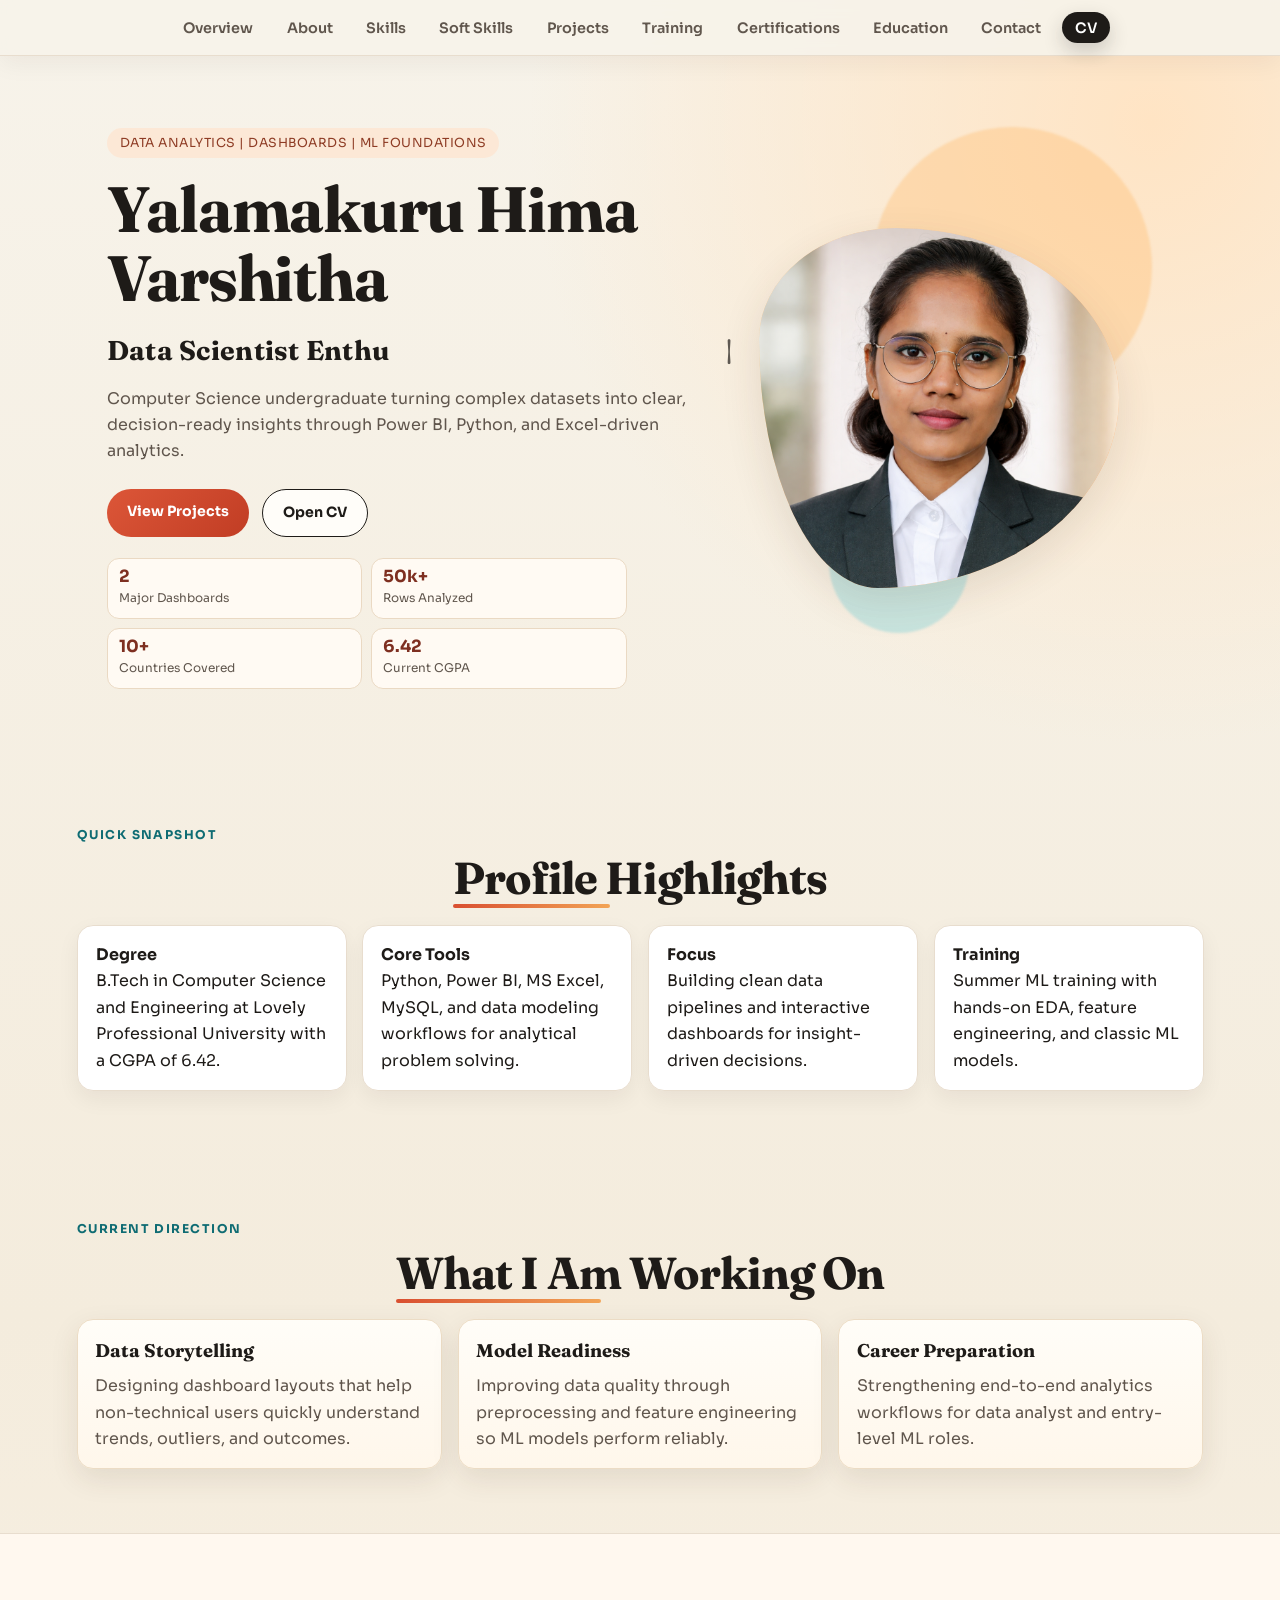
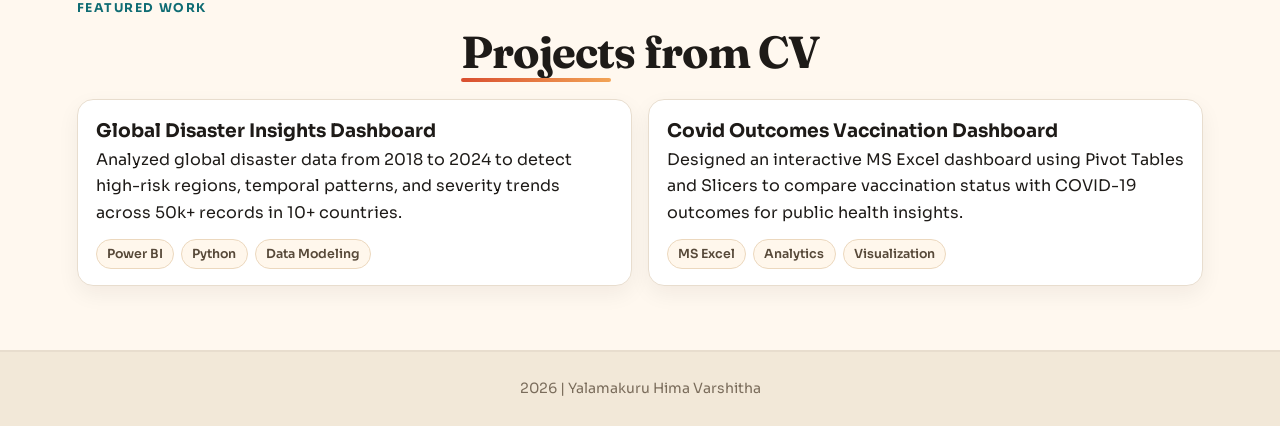
==== index.html @ e63b2eb5 "Renamed main file to index.html for deployment" ====
<!DOCTYPE html>
<html lang="en">
<head>
  <meta charset="UTF-8">
  <meta name="viewport" content="width=device-width, initial-scale=1.0">
  <title>Yalamakuru Hima Varshitha | Portfolio</title>
  <link rel="preconnect" href="https://fonts.googleapis.com">
  <link rel="preconnect" href="https://fonts.gstatic.com" crossorigin>
  <link href="https://fonts.googleapis.com/css2?family=Sora:wght@400;500;600;700;800&family=Fraunces:opsz,wght@9..144,600;9..144,700&display=swap" rel="stylesheet">
  <link rel="stylesheet" href="example.css">
</head>
<body>
  <nav>
    <ul>
      <li><a href="example.html">Overview</a></li>
      <li><a href="about.html">About</a></li>
      <li><a href="skills.html">Skills</a></li>
      <li><a href="softskills.html">Soft Skills</a></li>
      <li><a href="projects.html">Projects</a></li>
      <li><a href="training.html">Training</a></li>
      <li><a href="certifications.html">Certifications</a></li>
      <li><a href="education.html">Education</a></li>
      <li><a href="contact.html">Contact</a></li>
      <li><a href="cv.pdf" class="nav-cta" target="_blank" rel="noreferrer">CV</a></li>
    </ul>
  </nav>

  <header class="hero page-hero">
    <div class="orb orb-a" aria-hidden="true"></div>
    <div class="orb orb-b" aria-hidden="true"></div>
    <div class="hero-copy reveal">
      <p class="kicker">Data Analytics | Dashboards | ML Foundations</p>
      <h1>Yalamakuru Hima Varshitha</h1>
      <p class="typewriter" aria-label="Data Scientist Enthusiast"></p>
      <p class="hero-sub">Computer Science undergraduate turning complex datasets into clear, decision-ready insights through Power BI, Python, and Excel-driven analytics.</p>
      <div class="hero-btns">
        <a href="projects.html" class="btn-dark">View Projects</a>
        <a href="cv.pdf" class="btn-ghost" target="_blank" rel="noreferrer">Open CV</a>
      </div>
      <div class="hero-stats">
        <div class="stat-pill"><strong>2</strong><span>Major Dashboards</span></div>
        <div class="stat-pill"><strong>50k+</strong><span>Rows Analyzed</span></div>
        <div class="stat-pill"><strong>10+</strong><span>Countries Covered</span></div>
        <div class="stat-pill"><strong>6.42</strong><span>Current CGPA</span></div>
      </div>
    </div>
    <div class="hero-photo reveal">
      <div class="photo-ring">
        <img src="profile1.png" alt="Yalamakuru Hima Varshitha" onerror="this.style.display='none';this.nextElementSibling.style.display='grid';">
        <div class="photo-fallback">YHV</div>
      </div>
    </div>
  </header>

  <section class="section">
    <p class="section-label">Quick Snapshot</p>
    <h2>Profile Highlights</h2>
    <div class="list-grid reveal">
      <div class="list-card"><strong>Degree</strong><p>B.Tech in Computer Science and Engineering at Lovely Professional University with a CGPA of 6.42.</p></div>
      <div class="list-card"><strong>Core Tools</strong><p>Python, Power BI, MS Excel, MySQL, and data modeling workflows for analytical problem solving.</p></div>
      <div class="list-card"><strong>Focus</strong><p>Building clean data pipelines and interactive dashboards for insight-driven decisions.</p></div>
      <div class="list-card"><strong>Training</strong><p>Summer ML training with hands-on EDA, feature engineering, and classic ML models.</p></div>
    </div>
  </section>

  <section class="section">
    <p class="section-label">Current Direction</p>
    <h2>What I Am Working On</h2>
    <div class="focus-grid reveal">
      <article class="focus-card">
        <h3>Data Storytelling</h3>
        <p>Designing dashboard layouts that help non-technical users quickly understand trends, outliers, and outcomes.</p>
      </article>
      <article class="focus-card">
        <h3>Model Readiness</h3>
        <p>Improving data quality through preprocessing and feature engineering so ML models perform reliably.</p>
      </article>
      <article class="focus-card">
        <h3>Career Preparation</h3>
        <p>Strengthening end-to-end analytics workflows for data analyst and entry-level ML roles.</p>
      </article>
    </div>
  </section>

  <section class="section alt">
    <p class="section-label">Featured Work</p>
    <h2>Projects from CV</h2>
    <div class="card-grid">
      <article class="card reveal">
        <h3>Global Disaster Insights Dashboard</h3>
        <p>Analyzed global disaster data from 2018 to 2024 to detect high-risk regions, temporal patterns, and severity trends across 50k+ records in 10+ countries.</p>
        <div class="tags"><span>Power BI</span><span>Python</span><span>Data Modeling</span></div>
      </article>
      <article class="card reveal">
        <h3>Covid Outcomes Vaccination Dashboard</h3>
        <p>Designed an interactive MS Excel dashboard using Pivot Tables and Slicers to compare vaccination status with COVID-19 outcomes for public health insights.</p>
        <div class="tags"><span>MS Excel</span><span>Analytics</span><span>Visualization</span></div>
      </article>
    </div>
  </section>

  <footer>
    <span id="year"></span> Yalamakuru Hima Varshitha
  </footer>

  <script src="example.js"></script>
</body>
</html>
---- example.css ----
* { box-sizing: border-box; margin: 0; padding: 0; }
:root {
  --bg: #f7f3ea;
  --bg-alt: #fff8ef;
  --card: #ffffff;
  --text: #1e1b18;
  --muted: #60564d;
  --line: #e8ddce;
  --accent: #d94f30;
  --accent-2: #0f6c73;
  --accent-soft: #ffe6d8;
  --radius: 16px;
  --shadow: 0 14px 40px rgba(78, 52, 30, 0.12);
  --shadow-soft: 0 10px 28px rgba(68, 46, 28, 0.1);
}
html { scroll-behavior: smooth; }
body {
  font-family: 'Sora', sans-serif;
  color: var(--text);
  background: radial-gradient(circle at 90% 6%, #ffe4c4 0%, transparent 28%), linear-gradient(180deg, var(--bg), #f4ecdd 65%, #f8f0e3 100%);
  line-height: 1.65;
  min-height: 100vh;
  text-rendering: optimizeLegibility;
}
body::before {
  content: "";
  position: fixed;
  inset: 0;
  pointer-events: none;
  opacity: 0.2;
  background-image: radial-gradient(rgba(255, 255, 255, 0.6) 1px, transparent 1px);
  background-size: 20px 20px;
  mask-image: linear-gradient(180deg, rgba(0, 0, 0, 0.2), transparent 60%);
  z-index: -1;
}
nav {
  position: sticky;
  top: 0;
  z-index: 30;
  border-bottom: 1px solid var(--line);
  backdrop-filter: blur(8px);
  background: rgba(247, 243, 234, 0.9);
  padding: 0.9rem 2.2rem;
  box-shadow: 0 8px 24px rgba(33, 24, 16, 0.05);
  transition: padding 0.22s ease, box-shadow 0.22s ease, background 0.22s ease;
}
nav.scrolled {
  padding-top: 0.65rem;
  padding-bottom: 0.65rem;
  box-shadow: 0 12px 22px rgba(33, 24, 16, 0.1);
  background: rgba(247, 243, 234, 0.96);
}
nav ul { list-style: none; display: flex; flex-wrap: wrap; gap: 0.45rem; justify-content: center; max-width: 1220px; margin: 0 auto; }
nav a {
  text-decoration: none;
  color: var(--muted);
  font-size: 0.9rem;
  font-weight: 600;
  padding: 0.42rem 0.82rem;
  border-radius: 999px;
  transition: all 0.2s;
  position: relative;
}
nav a:hover, nav a.active { background: #efe5d4; color: var(--text); }
nav a::after {
  content: "";
  position: absolute;
  left: 14px;
  right: 14px;
  bottom: 6px;
  height: 2px;
  border-radius: 2px;
  background: var(--accent);
  transform: scaleX(0);
  transform-origin: center;
  transition: transform 0.24s ease;
}
nav a:hover::after,
nav a.active::after {
  transform: scaleX(1);
}
nav .nav-cta {
  background: var(--text);
  color: #fff;
  box-shadow: 0 8px 20px rgba(30, 27, 24, 0.2);
}
.nav-cta::after {
  display: none;
}
.nav-cta:hover {
  transform: translateY(-1px);
}
.hero {
  position: relative;
  display: grid;
  grid-template-columns: 1.2fr 0.8fr;
  gap: 2rem;
  align-items: center;
  min-height: 78vh;
  padding: 4.5rem 6%;
  max-width: 1220px;
  margin: 0 auto;
}
.orb { position: absolute; border-radius: 50%; pointer-events: none; opacity: 0.42; filter: blur(1px); }
.orb-a { width: 280px; height: 280px; background: #ffc27a; right: 8%; top: 10%; animation: float 7s ease-in-out infinite; }
.orb-b { width: 140px; height: 140px; background: #89d4d9; right: 23%; top: 62%; animation: float 9s ease-in-out infinite reverse; }
@keyframes float { 0%,100% { transform: translateY(0); } 50% { transform: translateY(-18px); } }
.kicker {
  display: inline-block;
  padding: 0.28rem 0.8rem;
  border-radius: 999px;
  background: #fce8d6;
  color: #8e3c25;
  font-size: 0.78rem;
  letter-spacing: 0.04em;
  text-transform: uppercase;
  margin-bottom: 1rem;
}
.hero h1, .page-title, h2 { font-family: 'Fraunces', serif; letter-spacing: -0.02em; line-height: 1.08; }
.hero h1 { font-size: clamp(2rem, 5vw, 4rem); margin-bottom: 1rem; }
.typewriter {
  font-family: 'Fraunces', serif;
  font-weight: 700;
  font-size: clamp(1.1rem, 2.5vw, 1.7rem);
  color: var(--text);
  margin-bottom: 0.8rem;
  min-height: 1.4em;
  letter-spacing: 0.01em;
  position: relative;
}

.typewriter::after {
  content: "|";
  position: absolute;
  right: -0.2em;
  top: 0;
  opacity: 0.7;
  animation: blink 1.1s steps(1) infinite;
}

@keyframes blink {
  0%, 49% { opacity: 0.7; }
  50%, 100% { opacity: 0; }
}

.hero-sub { color: var(--muted); max-width: 580px; }
.hero-btns { margin-top: 1.5rem; display: flex; gap: 0.8rem; flex-wrap: wrap; }
.hero-stats {
  margin-top: 1.3rem;
  display: grid;
  grid-template-columns: repeat(2, minmax(0, 1fr));
  gap: 0.55rem;
  max-width: 520px;
}
.stat-pill {
  border: 1px solid #ead9c3;
  background: #fffaf3;
  border-radius: 12px;
  padding: 0.6rem 0.7rem;
  display: grid;
  gap: 0.1rem;
}
.stat-pill strong {
  font-size: 1.05rem;
  line-height: 1.1;
  color: #7e2f20;
}
.stat-pill span {
  font-size: 0.75rem;
  color: var(--muted);
}
.btn-dark, .btn-ghost {
  text-decoration: none;
  font-size: 0.88rem;
  font-weight: 700;
  border-radius: 999px;
  padding: 0.72rem 1.25rem;
  transition: transform 0.2s, box-shadow 0.2s;
  position: relative;
  overflow: hidden;
}
.btn-dark {
  background: linear-gradient(135deg, #dc5638 0%, #c13d24 100%);
  color: #fff;
}
.btn-ghost {
  border: 1px solid var(--text);
  color: var(--text);
  background: #fffdf9;
}
.btn-dark:hover, .btn-ghost:hover { transform: translateY(-2px); box-shadow: var(--shadow); }
.btn-dark::before,
.btn-ghost::before {
  content: "";
  position: absolute;
  inset: 0;
  transform: translateX(-100%);
  background: linear-gradient(90deg, transparent, rgba(255, 255, 255, 0.35), transparent);
  transition: transform 0.5s ease;
}
.btn-dark:hover::before,
.btn-ghost:hover::before {
  transform: translateX(100%);
}
.photo-ring {
  width: min(360px, 80vw);
  aspect-ratio: 1 / 1;
  border-radius: 38% 62% 67% 33% / 31% 47% 53% 69%;
  overflow: hidden;
  background: linear-gradient(135deg, #ffd299, #f6a76b);
  box-shadow: var(--shadow);
}
.photo-ring img { width: 100%; height: 100%; object-fit: cover; }
.photo-fallback {
  display: none;
  place-items: center;
  height: 100%;
  font-family: 'Fraunces', serif;
  font-size: 4rem;
  color: #fff;
}
.section { padding: 4rem 6%; }
.section.alt { background: var(--bg-alt); border-top: 1px solid var(--line); border-bottom: 1px solid var(--line); }
.section-label { color: var(--accent-2); text-transform: uppercase; letter-spacing: 0.12em; font-size: 0.76rem; margin-bottom: 0.6rem; font-weight: 700; }
h2, .page-title { font-size: clamp(1.9rem, 4vw, 2.8rem); margin-bottom: 1.4rem; }
.section h2,
.section .page-title {
  position: relative;
  width: fit-content;
}
.section h2::after,
.section .page-title::after {
  content: "";
  position: absolute;
  left: 0;
  bottom: -0.35rem;
  width: 42%;
  height: 4px;
  border-radius: 4px;
  background: linear-gradient(90deg, var(--accent), #f2a456);
}
.section > * {
  max-width: 1220px;
  margin-inline: auto;
}
.project-badge {
  margin: 1.5rem auto 2rem;
  text-align: center;
  max-width: 520px;
}

.project-badge img {
  width: 100%;
  height: auto;
  border-radius: 18px;
  box-shadow: var(--shadow-soft);
  border: 1px solid rgba(0, 0, 0, 0.06);
}
.about-grid, .list-grid, .card-grid, .softskill-grid {
  display: grid;
  gap: 1rem;
  grid-template-columns: repeat(auto-fit, minmax(230px, 1fr));
}
.about-highlight {
  margin-top: 1.2rem;
  margin-bottom: 1rem;
  background: linear-gradient(120deg, #fff6ea 0%, #fffef9 55%, #fbe4d2 100%);
  border: 1px solid #ebd7bb;
  border-radius: 18px;
  padding: 1rem 1.2rem;
  box-shadow: var(--shadow-soft);
}
.about-highlight h3 {
  font-family: 'Fraunces', serif;
  color: #6c2f22;
  margin-bottom: 0.35rem;
}
.about-highlight p {
  color: #4f4337;
}
.focus-grid {
  display: grid;
  grid-template-columns: repeat(auto-fit, minmax(220px, 1fr));
  gap: 1rem;
}
.list-card, .card, .softskill-card, .about-panel {
  background: var(--card);
  border: 1px solid var(--line);
  border-radius: var(--radius);
  padding: 1rem 1.1rem;
  box-shadow: 0 8px 22px rgba(34, 23, 14, 0.06);
  transition: transform 0.25s ease, box-shadow 0.25s ease, border-color 0.25s ease;
  transform-origin: center;
  will-change: transform;
}
.list-card:hover, .card:hover, .softskill-card:hover, .about-panel:hover {
  transform: translateY(-4px);
  border-color: #dcc3a4;
  box-shadow: 0 16px 30px rgba(47, 31, 19, 0.12);
}
.about-card-a { background: linear-gradient(180deg, #fff 0%, #fffaf3 100%); }
.about-card-b { background: linear-gradient(180deg, #fff 0%, #f7fffc 100%); }
.about-card-c { background: linear-gradient(180deg, #fff 0%, #fff7f2 100%); }
.about-card-d { background: linear-gradient(180deg, #fff 0%, #fef9ff 100%); }
.about-traits {
  margin-top: 1.2rem;
  display: flex;
  flex-wrap: wrap;
  gap: 0.55rem;
}
.softskills-highlight {
  margin-top: 1.1rem;
  margin-bottom: 1rem;
  background: linear-gradient(120deg, #fef7eb 0%, #fffdf8 55%, #fbe6d6 100%);
  border: 1px solid #ead7be;
  border-radius: 18px;
  padding: 1rem 1.2rem;
  box-shadow: var(--shadow-soft);
}
.softskills-highlight h3 {
  font-family: 'Fraunces', serif;
  margin-bottom: 0.35rem;
  color: #6c2f22;
}
.softskills-showcase {
  margin-top: 0.5rem;
}
.softskill-badge {
  display: inline-block;
  min-width: 2rem;
  text-align: center;
  border-radius: 999px;
  border: 1px solid #e8ceb0;
  background: #fff;
  color: #8a3d2a;
  font-size: 0.72rem;
  font-weight: 700;
  padding: 0.2rem 0.45rem;
  margin-bottom: 0.55rem;
}
.softskill-image {
  width: 100%;
  max-width: 210px;
  height: 120px;
  object-fit: cover;
  border-radius: 14px;
  border: 1px solid #e9d4b7;
  background: #fff9ef;
  display: block;
  margin: 0.2rem auto 0.65rem;
}
.soft-a { background: linear-gradient(180deg, #fff 0%, #fffaf3 100%); }
.soft-b { background: linear-gradient(180deg, #fff 0%, #f7fffc 100%); }
.soft-c { background: linear-gradient(180deg, #fff 0%, #f9f9ff 100%); }
.soft-d { background: linear-gradient(180deg, #fff 0%, #fff8f3 100%); }
.soft-e { background: linear-gradient(180deg, #fff 0%, #f7fffa 100%); }
.soft-f { background: linear-gradient(180deg, #fff 0%, #fff6fb 100%); }
.trait-chip {
  border-radius: 999px;
  padding: 0.35rem 0.75rem;
  font-size: 0.78rem;
  font-weight: 600;
  color: #5b4a39;
  border: 1px solid #e8d6be;
  background: #fffaf4;
}
.card-interactive {
  transform-style: preserve-3d;
}
.focus-card {
  background: linear-gradient(180deg, #fffdf8 0%, #fff7eb 100%);
  border: 1px solid #ecdcc5;
  border-radius: var(--radius);
  padding: 1rem 1.1rem;
  box-shadow: var(--shadow-soft);
}
.focus-card h3 {
  font-family: 'Fraunces', serif;
  font-size: 1.15rem;
  margin-bottom: 0.4rem;
}
.focus-card p {
  color: var(--muted);
}
.card-label {
  display: inline-block;
  margin-bottom: 0.6rem;
  font-size: 0.75rem;
  font-weight: 700;
  color: #7f412f;
  background: #fbe6d7;
  padding: 0.2rem 0.6rem;
  border-radius: 999px;
}
.tags { display: flex; flex-wrap: wrap; gap: 0.45rem; margin-top: 0.8rem; }
.tags span, .tech-chip {
  border: 1px solid #ecd8be;
  background: #fff7ec;
  color: #574939;
  font-size: 0.78rem;
  border-radius: 999px;
  padding: 0.24rem 0.64rem;
  font-weight: 600;
}
.chip-wrap { display: flex; flex-wrap: wrap; gap: 0.5rem; }
.skills-showcase {
  margin-top: 1.2rem;
  display: grid;
  grid-template-columns: repeat(auto-fit, minmax(220px, 1fr));
  gap: 1rem;
}
.skill-category {
  background: linear-gradient(180deg, #fffefb 0%, #fff6ea 100%);
  border: 1px solid #ebd7bb;
  border-radius: 18px;
  padding: 1rem;
  box-shadow: var(--shadow-soft);
}
.skill-category h3 {
  font-family: 'Fraunces', serif;
  font-size: 1.15rem;
  margin-bottom: 0.7rem;
  color: #6c2f22;
}
.skill-category .tech-chip {
  background: #fff;
}
.skills-meter {
  margin-top: 1.6rem;
  background: #fff;
  border: 1px solid #ead9c3;
  border-radius: 18px;
  padding: 1rem;
  display: grid;
  gap: 0.9rem;
}
.meter-item {
  display: grid;
  gap: 0.4rem;
}
.meter-head {
  display: flex;
  justify-content: space-between;
  align-items: center;
  gap: 1rem;
  font-size: 0.86rem;
  color: #4b4035;
}
.meter-head span:last-child {
  color: #8e3c25;
  font-weight: 700;
}
.meter-track {
  height: 10px;
  border-radius: 999px;
  background: #f3e4cf;
  overflow: hidden;
}
.meter-fill {
  height: 100%;
  border-radius: 999px;
  background: linear-gradient(90deg, #d84f31 0%, #f08c4a 100%);
  box-shadow: 0 3px 10px rgba(216, 79, 49, 0.35);
}
.fill-90 { width: 90%; }
.fill-88 { width: 88%; }
.fill-82 { width: 82%; }
.fill-75 { width: 75%; }
.project-kpis {
  margin-top: 1.1rem;
  margin-bottom: 1.1rem;
  display: grid;
  grid-template-columns: repeat(auto-fit, minmax(170px, 1fr));
  gap: 0.7rem;
}
.project-kpi {
  border: 1px solid #ead7be;
  background: linear-gradient(180deg, #fffefb 0%, #fff7ec 100%);
  border-radius: 14px;
  padding: 0.65rem 0.75rem;
  display: grid;
  gap: 0.05rem;
}
.project-kpi strong {
  color: #8c3b28;
  font-size: 1.03rem;
}
.project-kpi span {
  font-size: 0.78rem;
  color: #6a5d50;
}
.project-card {
  overflow: hidden;
  background: white;
  box-shadow: 0 6px 18px rgba(0,0,0,0.08);
  border-radius: 16px;
}
.project-card:hover {
  transform: translateY(-5px);
  transition: 0.3s ease;
}
.project-visual {
  width: calc(100% + 2.2rem);
  margin: -1rem -1.1rem 0.9rem;
  height: 110px;
  border-bottom: 1px solid #ecdcc8;
}
.project-image {
  width: 100%;
  height: 220px;
  object-fit: cover;
  border-radius: 12px;
}
.impact {
  font-weight: bold;
  color: var(--accent);
}
.project-visual-a {
  background:
    radial-gradient(circle at 20% 30%, #ffd9b6 0%, transparent 30%),
    radial-gradient(circle at 80% 70%, #ffc291 0%, transparent 30%),
    linear-gradient(130deg, #fff4e8 0%, #ffe5cb 100%);
}
.project-visual-b {
  background:
    radial-gradient(circle at 24% 32%, #d0f1f3 0%, transparent 30%),
    radial-gradient(circle at 78% 68%, #b7e3ff 0%, transparent 30%),
    linear-gradient(130deg, #edf8ff 0%, #dff1ff 100%);
}
.project-outcome {
  margin-top: 0.7rem;
  font-size: 0.9rem;
  color: #5d5043;
}
.training-kpis {
  margin-top: 1.1rem;
  margin-bottom: 1.1rem;
  display: grid;
  grid-template-columns: repeat(auto-fit, minmax(170px, 1fr));
  gap: 0.7rem;
}
.training-kpi {
  border: 1px solid #ead7be;
  background: linear-gradient(180deg, #fffefb 0%, #fff7ec 100%);
  border-radius: 14px;
  padding: 0.65rem 0.75rem;
  display: grid;
  gap: 0.08rem;
}
.training-kpi strong {
  color: #8c3b28;
  font-size: 0.98rem;
}
.training-kpi span {
  font-size: 0.77rem;
  color: #6a5d50;
}
.cert-kpis {
  margin-top: 1.1rem;
  margin-bottom: 1.1rem;
  display: grid;
  grid-template-columns: repeat(auto-fit, minmax(170px, 1fr));
  gap: 0.7rem;
}
.cert-kpi {
  border: 1px solid #ead7be;
  background: linear-gradient(180deg, #fffefb 0%, #fff6ed 100%);
  border-radius: 14px;
  padding: 0.65rem 0.75rem;
  display: grid;
  gap: 0.08rem;
}
.cert-kpi strong {
  color: #8c3b28;
  font-size: 0.98rem;
}
.cert-kpi span {
  font-size: 0.77rem;
  color: #6a5d50;
}
.cert-grid {
  align-items: stretch;
}
.cert-card {
  background: linear-gradient(180deg, #fff 0%, #fffaf2 100%);
}
.cert-note {
  margin-top: 0.65rem;
  font-size: 0.9rem;
  color: #6a5140;
  background: #fff1de;
  border: 1px solid #f1d3ad;
  border-radius: 10px;
  padding: 0.5rem 0.65rem;
}
.cert-note strong {
  color: #c96a2f;
}
.achv-kpis {
  margin-top: 1.1rem;
  margin-bottom: 1.1rem;
  display: grid;
  grid-template-columns: repeat(auto-fit, minmax(170px, 1fr));
  gap: 0.7rem;
}
.achv-kpi {
  border: 1px solid #ead7be;
  background: linear-gradient(180deg, #fffefb 0%, #fff7ec 100%);
  border-radius: 14px;
  padding: 0.65rem 0.75rem;
  display: grid;
  gap: 0.08rem;
}
.achv-kpi strong {
  color: #8c3b28;
  font-size: 0.98rem;
}
.achv-kpi span {
  font-size: 0.77rem;
  color: #6a5d50;
}
.achv-grid {
  align-items: stretch;
}
.achv-card {
  background: linear-gradient(180deg, #fff 0%, #fffaf2 100%);
}
.edu-kpis {
  margin-top: 1.1rem;
  margin-bottom: 1.1rem;
  display: grid;
  grid-template-columns: repeat(auto-fit, minmax(170px, 1fr));
  gap: 0.7rem;
}
.edu-kpi {
  border: 1px solid #ead7be;
  background: linear-gradient(180deg, #fffefb 0%, #fff7ec 100%);
  border-radius: 14px;
  padding: 0.65rem 0.75rem;
  display: grid;
  gap: 0.08rem;
}
.edu-kpi strong {
  color: #8c3b28;
  font-size: 0.98rem;
}
.edu-kpi span {
  font-size: 0.77rem;
  color: #6a5d50;
}
.clean-list {
  list-style: none;
  padding-left: 0;
  margin-top: 0.45rem;
  color: var(--muted);
}
.clean-list li + li {
  margin-top: 0.3rem;
}
.edu-stack { display: grid; gap: 0.9rem; }
.edu-row { display: grid; grid-template-columns: 1fr; gap: 0.7rem; align-items: flex-start; }
.edu-dot { display: none; }
.edu-card {
  border: 1px solid #ead7be;
  background: linear-gradient(180deg, #fff 0%, #fffaf2 100%);
  border-radius: 14px;
  padding: 0.8rem 0.9rem;
}
.contact-layout {
  margin-top: 1rem;
  display: grid;
  grid-template-columns: 0.95fr 1.35fr;
  gap: 1rem;
  align-items: start;
}
.contact-intro {
  border: 1px solid #ead7be;
  background: linear-gradient(120deg, #fff6ea 0%, #fffef9 55%, #fbe4d2 100%);
  border-radius: 16px;
  padding: 1rem 1.1rem;
  box-shadow: var(--shadow-soft);
}
.contact-intro h3 {
  font-family: 'Fraunces', serif;
  color: #6c2f22;
  margin-bottom: 0.45rem;
}
.contact-intro p {
  color: #5d5043;
  margin-bottom: 0.65rem;
}
.contact-meta {
  font-size: 0.82rem;
  color: #66594d;
  margin-top: 0.25rem;
}
.contact-row {
  display: grid;
  gap: 0.8rem;
}
.contact-link {
  text-decoration: none;
  color: var(--text);
  border: 1px solid var(--line);
  border-radius: 12px;
  padding: 0.85rem 1rem;
  background: #fff;
  transition: transform 0.2s, border-color 0.2s;
  display: grid;
  grid-template-columns: 42px 1fr;
  align-items: center;
  gap: 0.65rem;
}
.contact-icon {
  width: 42px;
  height: 42px;
  border-radius: 11px;
  border: 1px solid #ecd6b8;
  background: #fff7ec;
  display: grid;
  place-items: center;
  color: #85402d;
}
.contact-text {
  display: grid;
  gap: 0.12rem;
}
.contact-link strong {
  font-size: 0.9rem;
  color: #5e2f22;
}
.contact-link span {
  font-size: 0.86rem;
  color: #5f5347;
}
.contact-link:hover { transform: translateX(4px); border-color: #c8ae8a; }
button:focus-visible,
a:focus-visible {
  outline: 3px solid #f08a72;
  outline-offset: 2px;
}
footer {
  text-align: center;
  padding: 1.6rem;
  color: #7a6c5b;
  border-top: 1px solid var(--line);
  background: #f2e8d8;
  font-size: 0.88rem;
}
.reveal { opacity: 0; transform: translateY(14px); transition: all 0.45s ease; }
.reveal {
  opacity: 0;
  transform: translateY(18px) scale(0.985);
  filter: blur(2px);
  transition: opacity 0.55s ease, transform 0.55s ease, filter 0.55s ease;
  transition-delay: var(--reveal-delay, 0ms);
}
.reveal.visible {
  opacity: 1;
  transform: translateY(0) scale(1);
  filter: blur(0);
}
@media (max-width: 900px) {
  .hero { grid-template-columns: 1fr; text-align: center; padding-top: 3rem; min-height: auto; }
  .hero-btns { justify-content: center; }
  .hero-sub { margin: 0 auto; }
  .hero-stats { margin-left: auto; margin-right: auto; }
  .photo-ring { margin: 0 auto; }
  .section { padding: 3.2rem 1rem; }
  nav { padding-inline: 1rem; }
  .contact-layout { grid-template-columns: 1fr; }
}

@media (max-width: 540px) {
  .hero-stats {
    grid-template-columns: 1fr;
  }
  .meter-head {
    font-size: 0.8rem;
  }
  .project-visual {
    height: 92px;
  }
  nav a {
    font-size: 0.82rem;
    padding: 0.35rem 0.65rem;
  }
}

@media (prefers-reduced-motion: reduce) {
  * {
    animation: none !important;
    transition: none !important;
  }
  .reveal {
    opacity: 1 !important;
    transform: none !important;
    filter: none !important;
  }
}
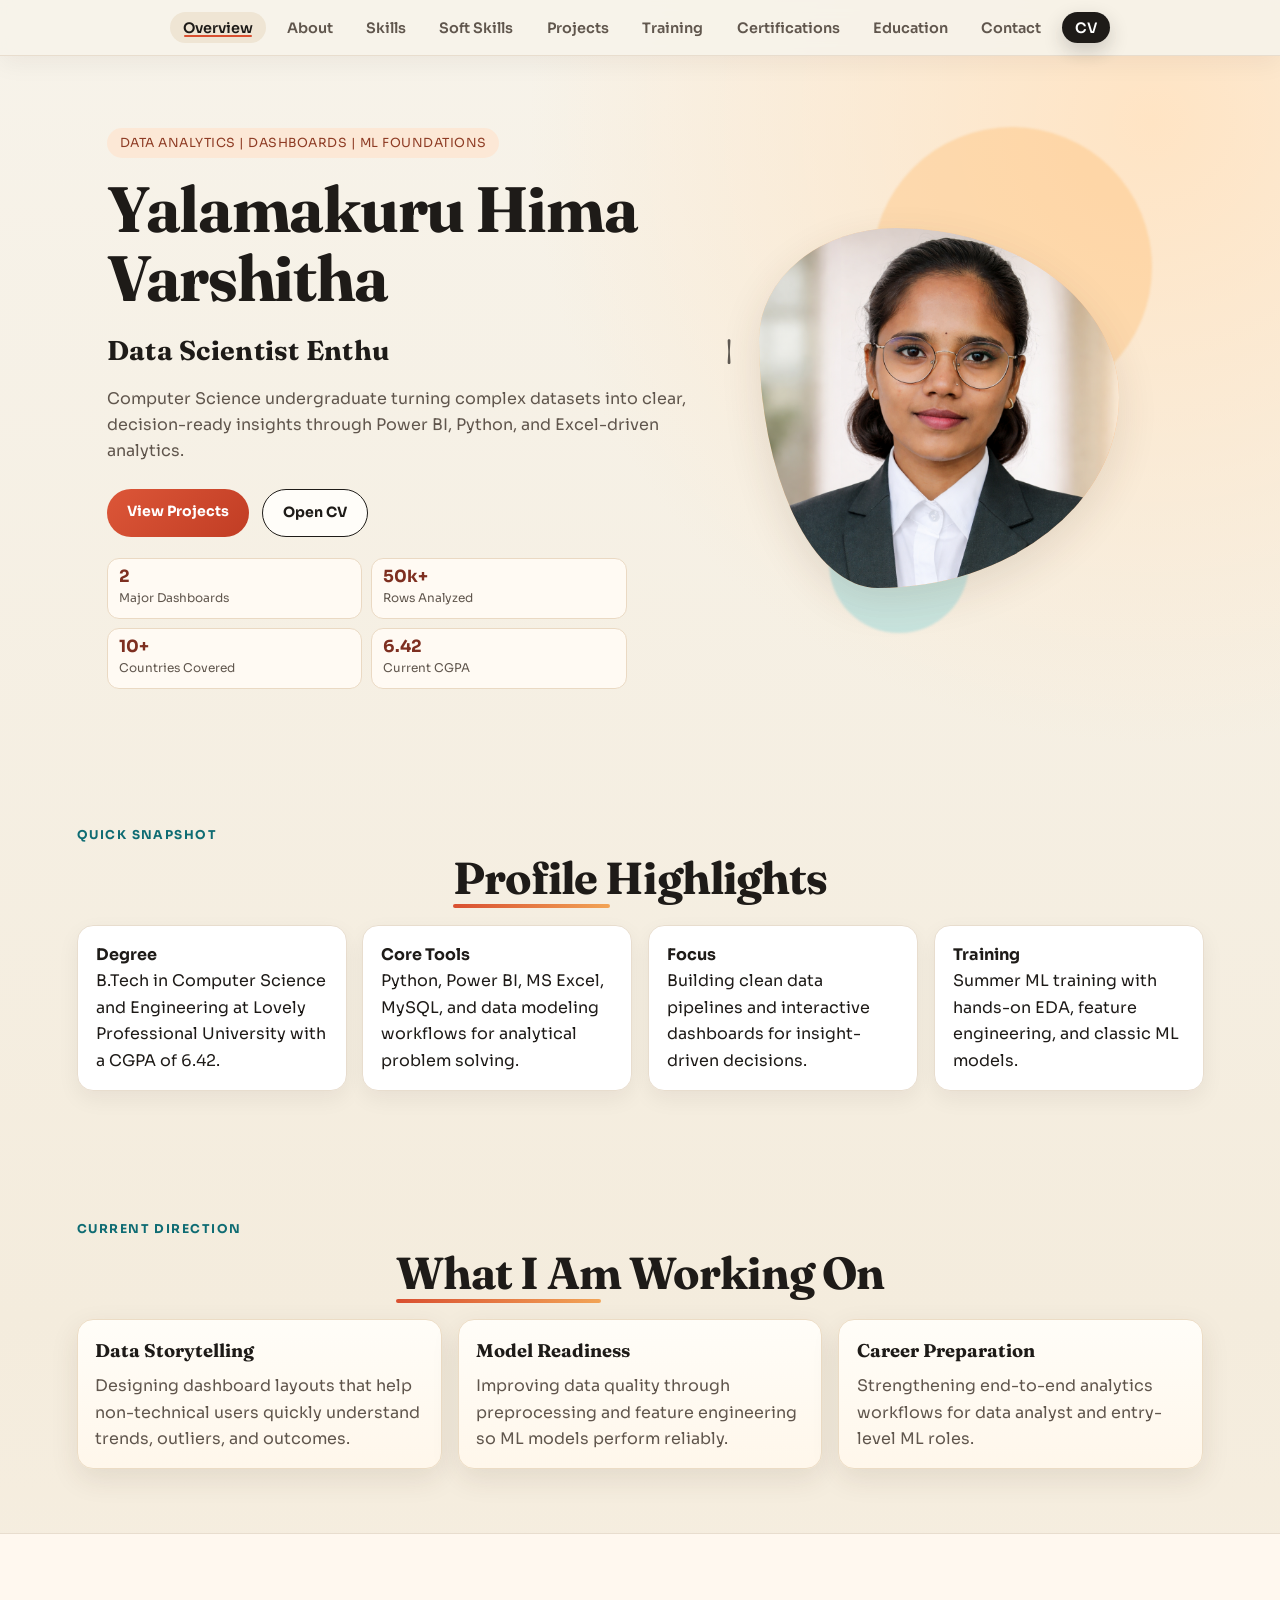
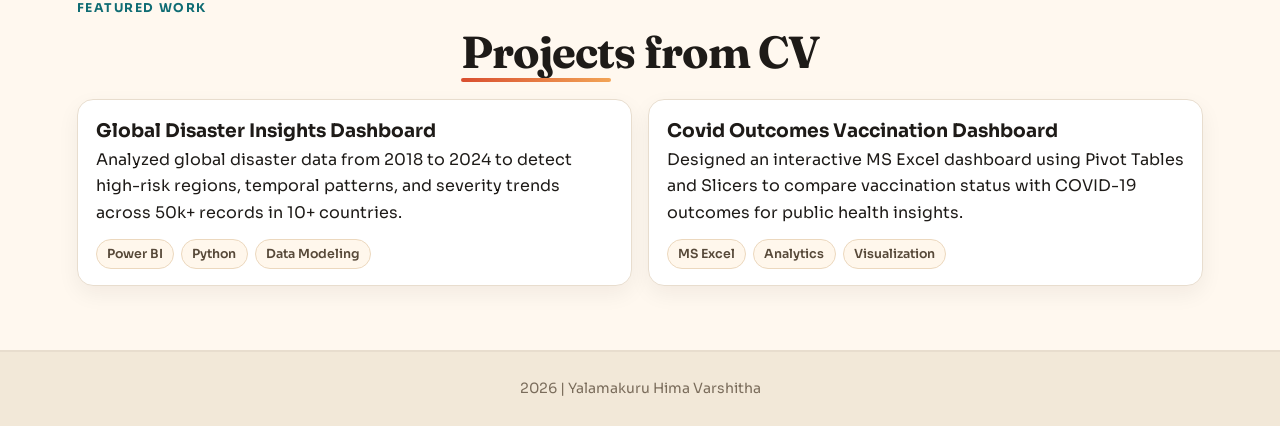
==== commit 8c7d60c0: "Final Fix: Updated all internal links to index.html" ====
--- a/index.html
+++ b/index.html
@@ -12,7 +12,7 @@
 <body>
   <nav>
     <ul>
-      <li><a href="example.html">Overview</a></li>
+      <li><a href="index.html">Overview</a></li>
       <li><a href="about.html">About</a></li>
       <li><a href="skills.html">Skills</a></li>
       <li><a href="softskills.html">Soft Skills</a></li>
